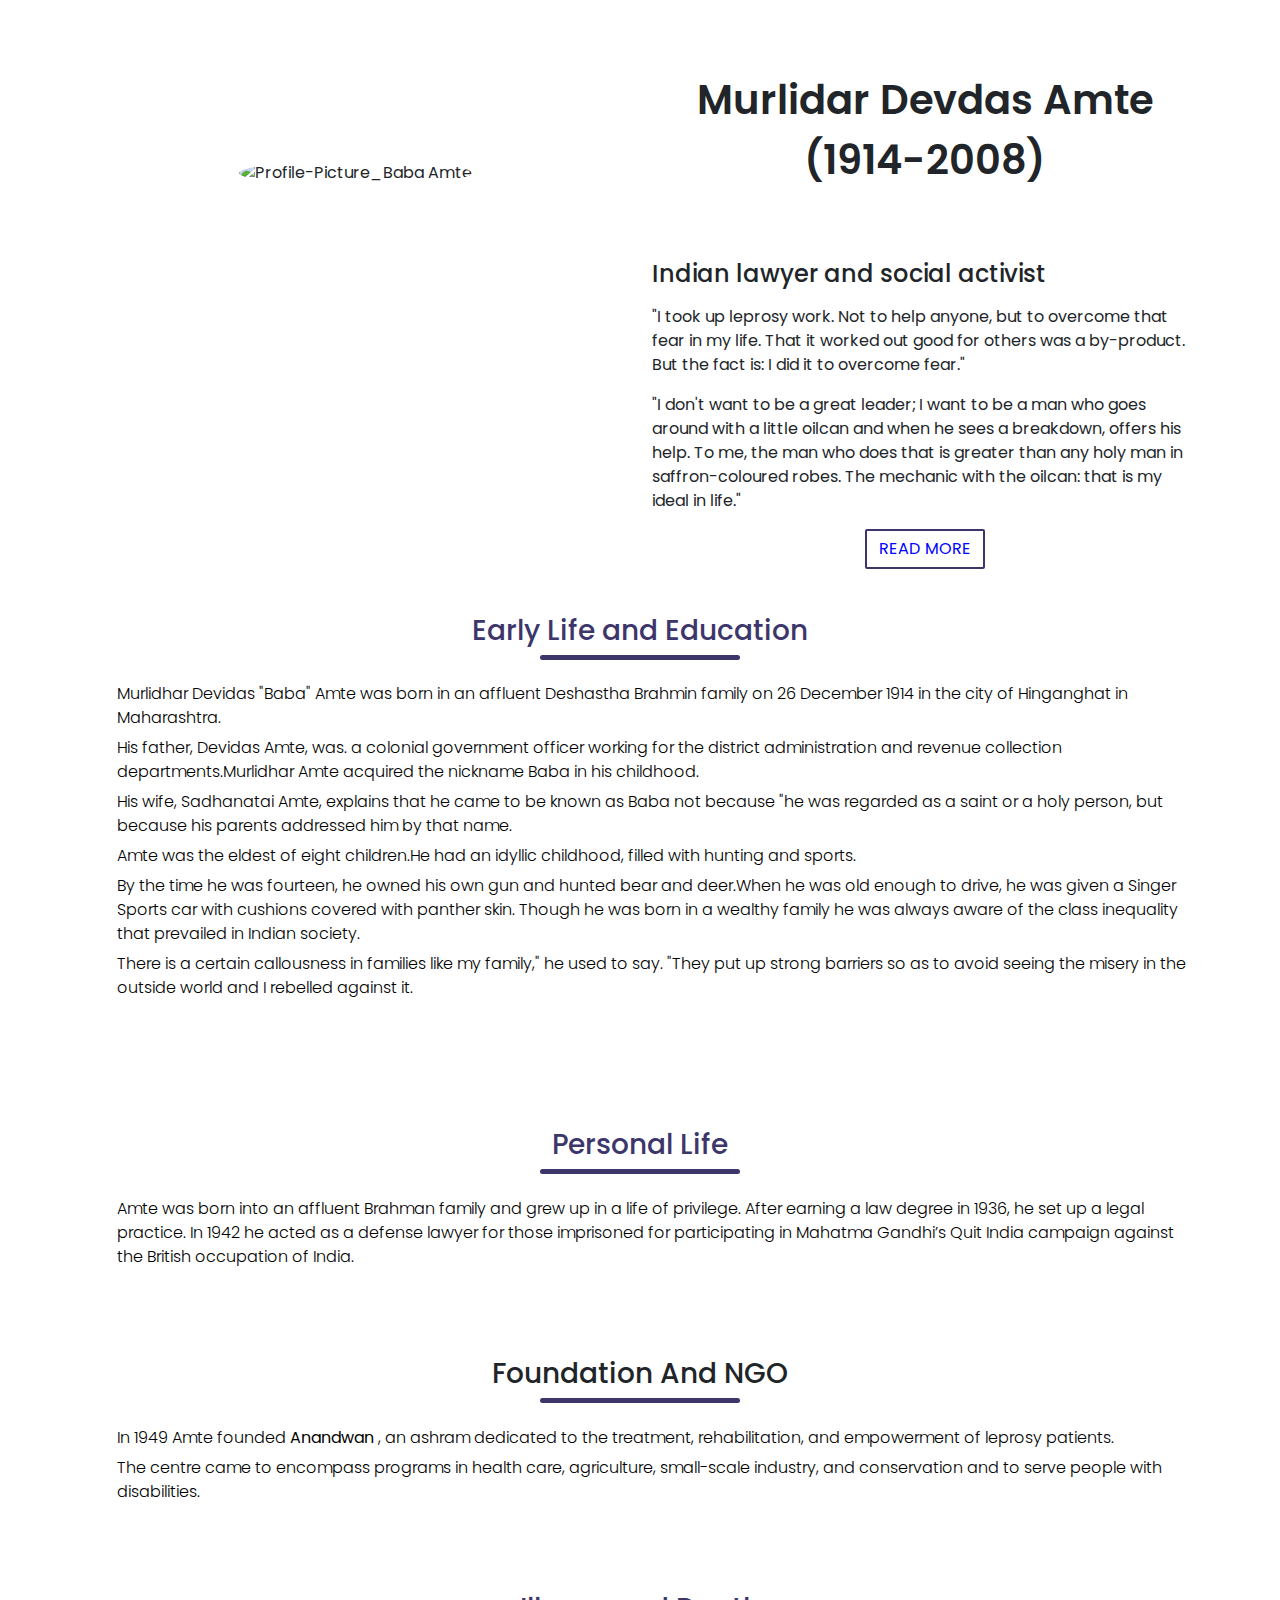
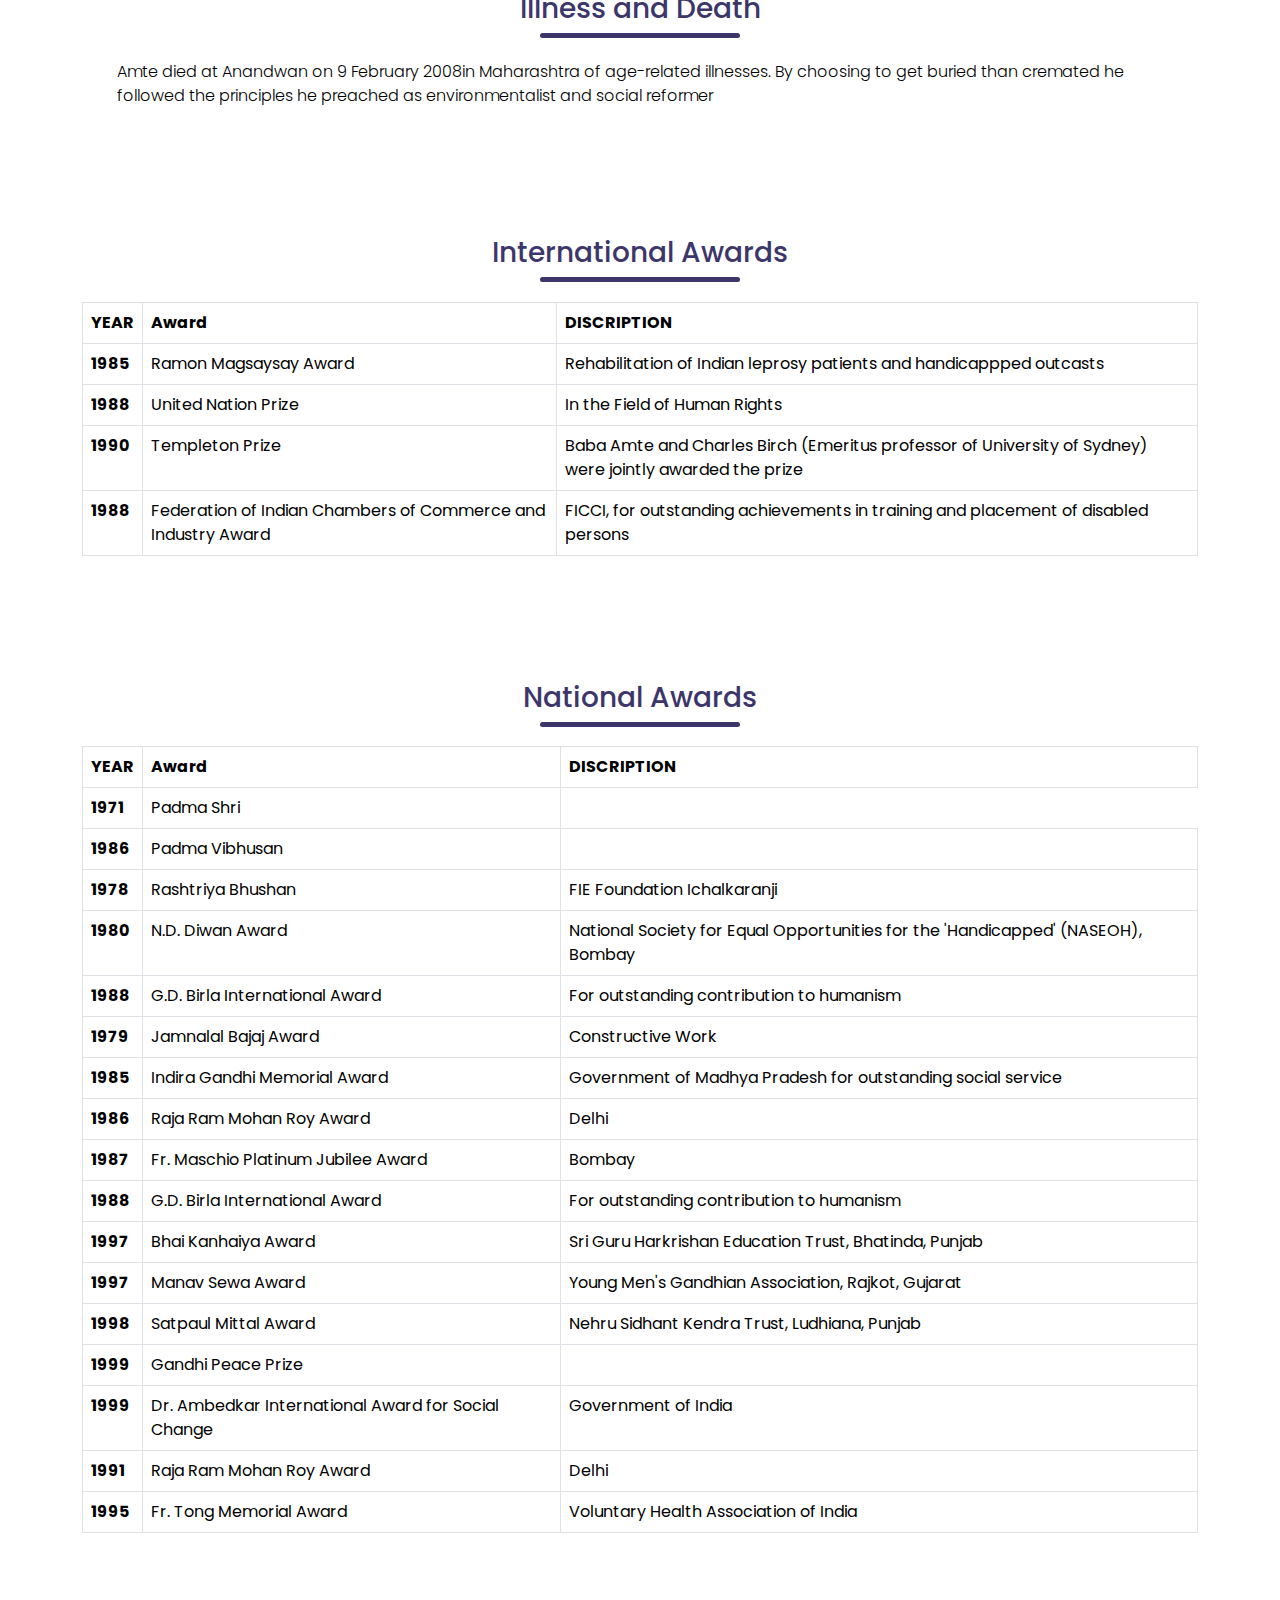
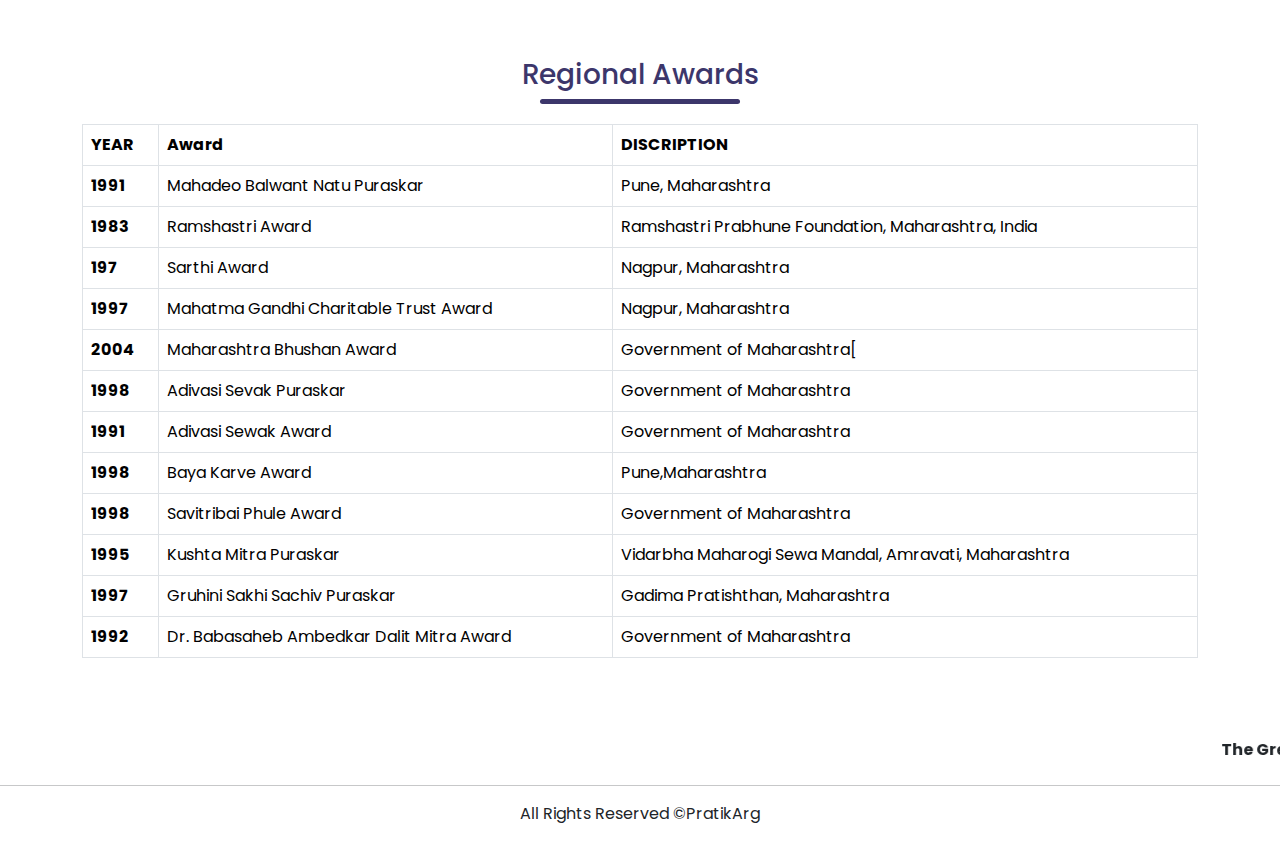
==== task2/index.html @ fe507520 "task2 uploaded successfully" ====
<!DOCTYPE html>
<html lang="en">
<head>
    <meta charset="UTF-8">
    <meta http-equiv="X-UA-Compatible" content="IE=edge">
    <meta name="viewport" content="width=device-width, initial-scale=1.0">
    <title>Tribute Page - Baba Amte</title>
    <link rel="stylesheet" href="style.css">
    <link rel="stylesheet" href="https://cdn.jsdelivr.net/npm/bootstrap@5.3.0-alpha2/dist/css/bootstrap.min.css">
    <style>
        @import url('https://fonts.googleapis.com/css2?family=Poppins&display=swap');
      </style>

</head>
<body>
    <section id="heading">
        <div class="container">
            <div class="row">
                <div class="col-md-6 text-center py-4">
                    <img src="/pictures/baba amte.jpg" alt="Profile-Picture_Baba Amte" width="300px" height="300px">
                </div>
                <div class="col-md-6">
                    <p class="promo-title text-center">
                       Murlidar Devdas Amte  <br>(1914-2008)
                        <br>
                        <p class="promo-title text-center font-weight-bold"><h4>Indian lawyer and social activist</h4></p>
                    </p>
                    <p>"I took up leprosy work. Not to help anyone, but to overcome that fear in my life. That it worked out good for others was a by-product. But the fact is: I did it to overcome fear."</p>

                    <p>"I don't want to be a great leader; I want to be a man who goes around with a little oilcan and when he sees a breakdown, offers his help. To me, the man who does that is greater than any holy man in saffron-coloured robes. The mechanic with the oilcan: that is my ideal in life."</p>
                    
                    <div class="text-center">
                        <a href="https://en.wikipedia.org/wiki/Baba_Amte"  target="_blank" class="btn btn-primary" style="color: blue;">READ MORE</a>
                    </div>
                </div>
            </div>
        </div>
    </section>

    <!-------------------------Life --------------------------->
    <section id="life">
        <div class="container" id="more">
            <h3 class="title text-center font-weight-bold"> Early Life and Education</h3>
            <ul class="py-4">
                <li>Murlidhar Devidas "Baba" Amte was born in an affluent Deshastha Brahmin family on 26 December 1914 in the city of Hinganghat in Maharashtra.</li>
                    <li>His father, Devidas Amte, was. a colonial government officer working for the district administration and revenue collection departments.Murlidhar Amte acquired the nickname Baba in his childhood.</li>
                    <li> His wife, Sadhanatai Amte, explains that he came to be known as Baba not because "he was regarded as a saint or a holy person, but because his parents addressed him by that name.</li>
                    <li>Amte was the eldest of eight children.He had an idyllic childhood, filled with hunting and sports.</li>
                    <li>By the time he was fourteen, he owned his own gun and hunted bear and deer.When he was old enough to drive, he was given a Singer Sports car with cushions covered with panther skin. Though he was born in a wealthy family he was always aware of the class inequality that prevailed in Indian society.</li>
                    <li>There is a certain callousness in families like my family," he used to say. "They put up strong barriers so as to avoid seeing the misery in the outside world and I rebelled against it.</li>
            </ul>
        </div>
    </section>


     <!-------------------------Personal Life--------------------------->
     <section id="life">
        <div class="container" id="more">
            <h3 class="title text-center font-weight-bold">Personal Life</h3>
            <ul class="py-4">
                <li>Amte was born into an affluent Brahman family and grew up in a life of privilege. After earning a law degree in 1936, he set up a legal practice. In 1942 he acted as a defense lawyer for those imprisoned for participating in Mahatma Gandhi’s Quit India campaign against the British occupation of India.</li>
            </ul>
        </div>
    </section>

    <!---------------------------------Foundation and NGO------------------>
    <section>
        <div class="container" id="more">
            <h3 class="title text-center font-weight-bold">Foundation And NGO</h3>
            <ul class="py-4">
                <li>In 1949 Amte founded <strong>  Anandwan</strong> , an ashram dedicated to the treatment, rehabilitation, and empowerment of leprosy patients. </li>
                <li>The centre came to encompass programs in health care, agriculture, small-scale industry, and conservation and to serve people with disabilities.</li>
            </ul>
        </div>
    </section>



     <!-----------------------Illness and Death----------------------------->
     <section id="life">
        <div class="container" id="more">
            <h3 class="title text-center font-weight-bold">Illness and Death</h3>
            <ul class="py-4">
                <li>Amte died at Anandwan on 9 February 2008in Maharashtra of age-related illnesses. By choosing to get buried than cremated he followed the principles he preached as environmentalist and social reformer</li>
            </ul>
        </div>
    </section>


    <!------------------------------Awards---------------------------------------->

    <section id="life">
        <div class="container">
            <h3 class="title text-center font-weight-bold"> International Awards</h3>

            <div class="col-md-12 py-4 table-responsive">
                <table class="table table-bordered">
                    <thead class="thead-dark">
                        <tr>
                            <th  scope="col">YEAR</th>
                            <th  scope="col">Award</th>
                            <th  scope="col">DISCRIPTION</th>
                        </tr>
                    </thead>
                    <tbody>
                        <tr>
                            <th scope="row">1985</td>
                            <td>Ramon Magsaysay Award</td>
                            <td>Rehabilitation of Indian leprosy patients and handicappped outcasts</td>
                        </tr>
                        <tr>
                            <th scope="row">1988</th>
                            <td>United Nation Prize </td>
                            <td>In the Field of Human Rights</td>
                        </tr>
                        <tr>
                            <th scope="row">1990</th>
                            <td>Templeton Prize</td>
                            <td>Baba Amte and Charles Birch (Emeritus professor of University of Sydney) were jointly awarded the prize</td>
                        </tr>
                        <tr>
                            <th scope="row">1988</th>
                            <td>Federation of Indian Chambers of Commerce and Industry Award</td>
                            <td>FICCI, for outstanding achievements in training and placement of disabled persons</td>
                        </tr>  
                    </tbody>
                </table>
            </div>
        </div>
    </section>

    <section id="life">
        <div class="container">
            <h3 class="title text-center font-weight-bold"> National Awards</h3>

            <div class="col-md-12 py-4 table-responsive">
                <table class="table table-bordered">
                    <thead class="thead-dark">
                        <tr>
                            <th  scope="col">YEAR</th>
                            <th  scope="col">Award</th>
                            <th  scope="col">DISCRIPTION</th>
                        </tr>
                    </thead>
                    <tbody>
                        <tr>
                            <th scope="row">1971</th>
                            <td>Padma Shri</td>
                        </tr>
                        <tr>
                            <th scope="row">1986</th>
                            <td>Padma Vibhusan</td>
                            <td></td>
                        </tr>
                        <tr>
                            <th scope="row">1978</th>
                            <td>Rashtriya Bhushan</td>
                            <td>FIE Foundation Ichalkaranji</td>
                        </tr>
                        <tr>
                            <th scope="row">1980</th>
                            <td>N.D. Diwan Award</td>
                            <td>National Society for Equal Opportunities for the 'Handicapped' (NASEOH), Bombay</td>
                        </tr>
                        <tr>
                            <th scope="row">1988</th>
                            <td>G.D. Birla International Award</td>
                            <td> For outstanding contribution to humanism</td>
                        </tr>
                        <tr>
                            <th scope="row">1979</th>
                            <td>Jamnalal Bajaj Award</td>
                            <td>Constructive Work</td>
                        </tr>
                        <tr>
                            <th scope="row">1985</th>
                            <td>Indira Gandhi Memorial Award</td>
                            <td>Government of Madhya Pradesh for outstanding social service</td>
                        </tr>
                        <tr>
                            <th scope="row">1986</th>
                            <td>Raja Ram Mohan Roy Award</td>
                            <td>Delhi</td>
                        </tr>
                        <tr>
                            <th scope="row">1987</th>
                            <td>Fr. Maschio Platinum Jubilee Award</td>
                            <td>Bombay</td>
                        </tr>
                        <tr>
                            <th scope="row">1988</th>
                            <td>G.D. Birla International Award</td>
                            <td> For outstanding contribution to humanism</td>
                        </tr>
                        <tr>
                            <th scope="row">1997</th>
                            <td>Bhai Kanhaiya Award</td>
                            <td>Sri Guru Harkrishan Education Trust, Bhatinda, Punjab</td>
                        </tr>
                        <tr>
                            <th scope="row">1997</th>
                            <td>Manav Sewa Award</td>
                            <td>Young Men's Gandhian Association, Rajkot, Gujarat</td>
                        </tr>
                        <tr>
                            <th scope="row">1998</th>
                            <td>Satpaul Mittal Award</td>
                            <td>Nehru Sidhant Kendra Trust, Ludhiana, Punjab</td>
                        </tr>
                        <tr>
                            <th scope="row">1999</th>
                            <td>Gandhi Peace Prize</td>
                            <td></td>
                        </tr>
                        <tr>
                            <th scope="row">1999</th>
                            <td>Dr. Ambedkar International Award for Social Change</td>
                            <td>Government of India</td>
                        </tr>
                        <tr>
                            <th scope="row">1991</th>
                            <td>Raja Ram Mohan Roy Award</td>
                            <td>Delhi</td>
                        </tr>
                        <tr>
                            <th scope="row">1995</th>
                            <td>Fr. Tong Memorial Award</td>
                            <td>Voluntary Health Association of India</td>
                        </tr>  
                    </tbody>
                    </table>
                    </div>
                    </div>
                    </section>
                

    <section id="life">
        <div class="container">
            <h3 class="title text-center font-weight-bold">Regional Awards</h3>

            <div class="col-md-12 py-4 table-responsive">
                <table class="table table-bordered">
                    <thead class="thead-dark">
                        <tr>
                            <th  scope="col">YEAR</th>
                            <th  scope="col">Award</th>
                            <th  scope="col">DISCRIPTION</th>
                        </tr>
                    </thead>
                    <tbody>
                        <tr>
                            <th scope="row">1991</th>
                            <td>Mahadeo Balwant Natu Puraskar</td>
                            <td>Pune, Maharashtra</td>
                        </tr>
                        <tr>
                            <th scope="row">1983</th>
                            <td>Ramshastri Award</td>
                            <td>Ramshastri Prabhune Foundation, Maharashtra, India</td>
                        </tr>
                        <tr>
                            <th scope="row">197</th>
                            <td>Sarthi Award</td>
                            <td> Nagpur, Maharashtra</td>
                        </tr>
                        <tr>
                            <th scope="row">1997</th>
                            <td>Mahatma Gandhi Charitable Trust Award</td>
                            <td> Nagpur, Maharashtra</td>
                        </tr>
                        <tr>
                            <th scope="row">2004</th>
                            <td>Maharashtra Bhushan Award</td>
                            <td>Government of Maharashtra[</td>
                        </tr>
                        <tr>
                            <th scope="row">1998</th>
                            <td>Adivasi Sevak Puraskar</td>
                            <td>Government of Maharashtra</td>
                        </tr>
                        <tr>
                            <th scope="row">1991</th>
                            <td>Adivasi Sewak Award</td>
                            <td>Government of Maharashtra</td>
                        </tr>
                        <tr>
                            <th scope="row">1998</th>
                            <td>Baya Karve Award</td>
                            <td>Pune,Maharashtra</td>
                        </tr>
                        <tr>
                            <th scope="row">1998</th>
                            <td>Savitribai Phule Award</td>
                            <td>Government of Maharashtra</td>
                        </tr>
                        <tr>
                            <th scope="row">1995</th>
                            <td>Kushta Mitra Puraskar</td>
                            <td>Vidarbha Maharogi Sewa Mandal, Amravati, Maharashtra</td>
                        </tr>
                        <tr>
                            <th scope="row">1997</th>
                            <td>Gruhini Sakhi Sachiv Puraskar</td>
                            <td>Gadima Pratishthan, Maharashtra</td>
                        </tr>
                        <tr>
                            <th scope="row">1992</th>
                            <td>Dr. Babasaheb Ambedkar Dalit Mitra Award</td>
                            <td>Government of Maharashtra</td>
                        </tr>
                    </tbody>
                    </table>
                    </div>
                    </div>
                    </section>

                    


    <marquee  direction="left">
    <strong>The Great Indian Lawyer and Social Activist</strong></marquee>
    <hr>
    <footer>
        <p class="text-center font-weight-bold">All Rights Reserved &copy;PratikArg</p>
    </footer>

</body>
</html>
---- task2/style.css ----
*{
    margin:0;
    padding: 0;

}
body{
    font-family: 'Poppins', sans-serif !important;

}
.col-md-6 img{
    border-radius: 50%;
    margin-top: 25%;
    width: 400px;
    height: 400px;
}
.promo-title{
    font-size: 40px;
    font-weight: 600;
    margin-top: 70px;
}
.btn-primary{
    box-shadow: none !important;
    padding:8px 25px;
    border-radius: 2px !important;
    border: 2px solid #3c366b !important;
    color: #3c366b !;
    background: none !important;
    
    
}

.btn-primary:hover{
    background: #3c366b !important;
    color:#fff !important;
    border: 2px solid #fff !important;
}

#life{
    padding:40px 0;
    color: #3c366b;
}
.title::before{
    content: '';
    background: #3c366b;
    align-items: center;
    justify-content: center;
    height: 5px;
    width: 200px;
    margin-left: auto;
    margin-right: auto;
    display: block;
    border-radius: 50px;
    transform: translateY(46px);
}

ul{
    list-style-type: none;
    font-weight: lighter;
}
ul li{
    padding:3px;
    font-weight: 300;
    color: black;
}
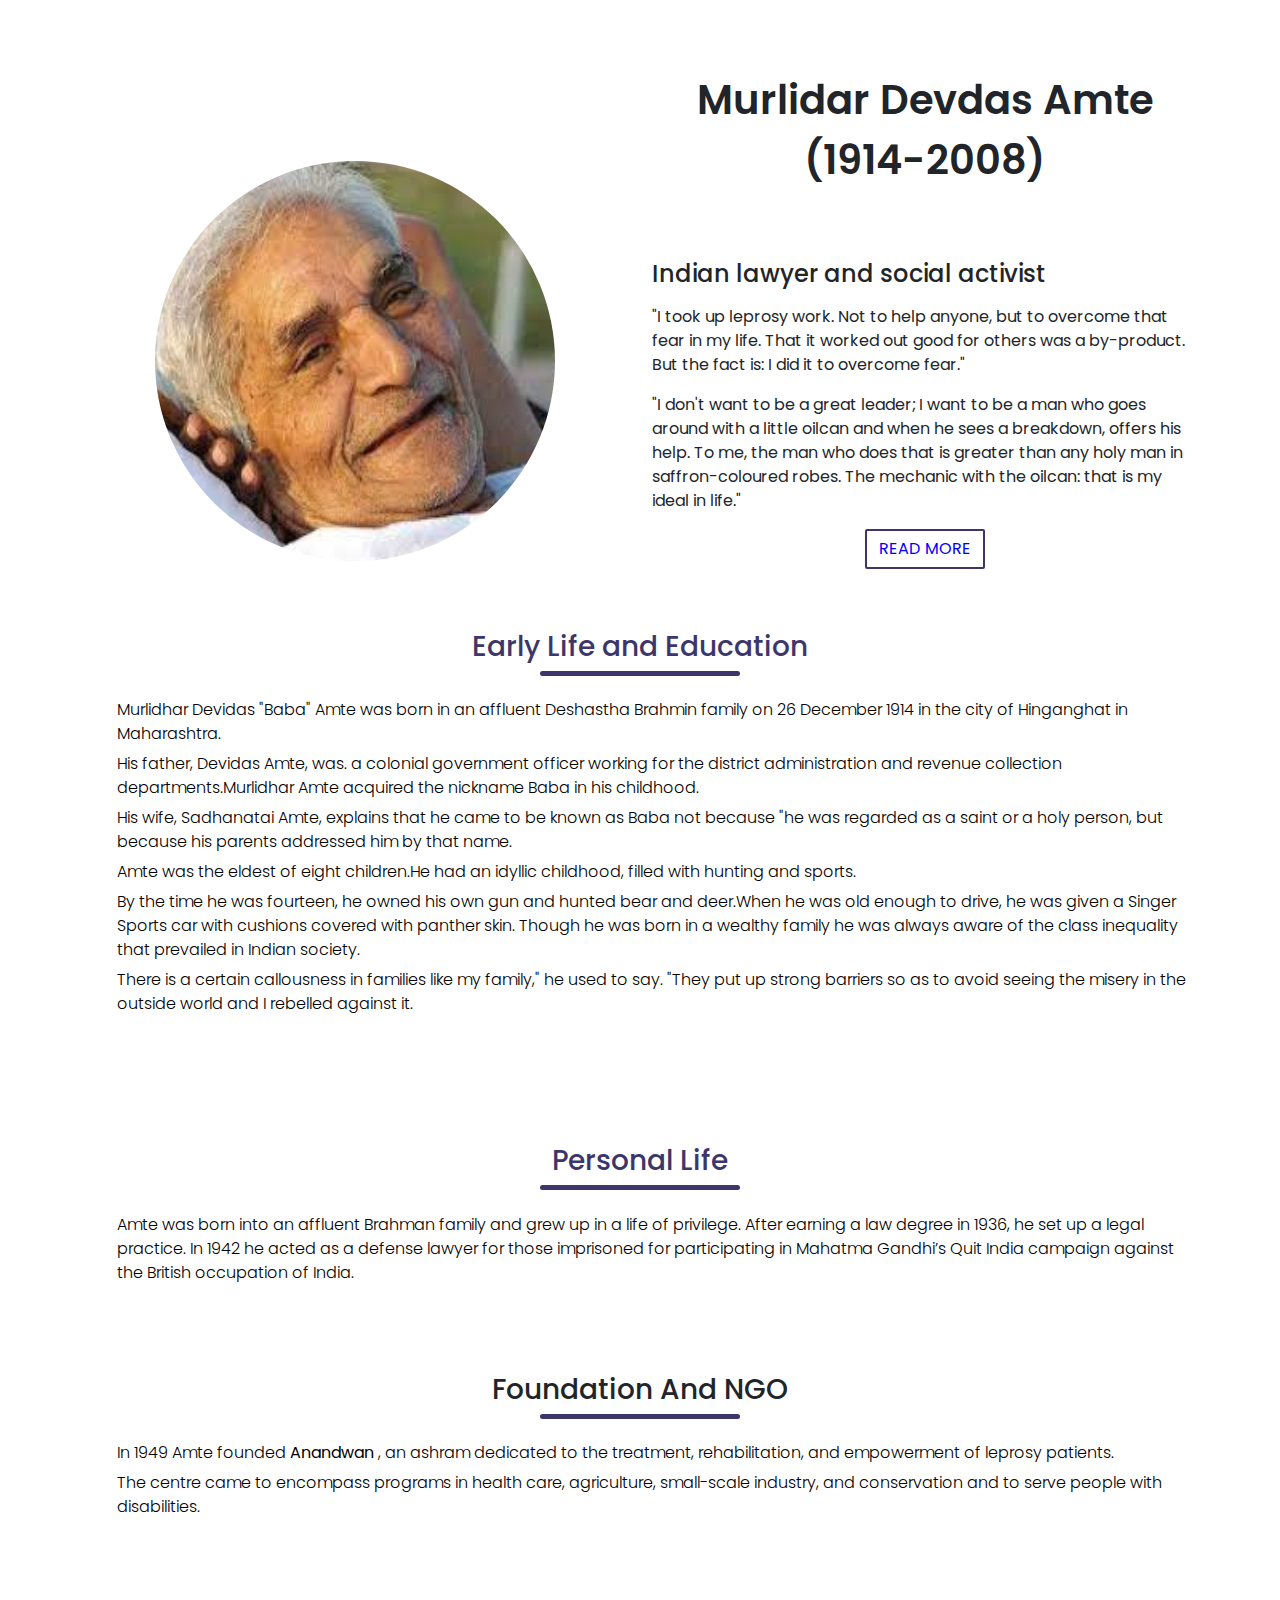
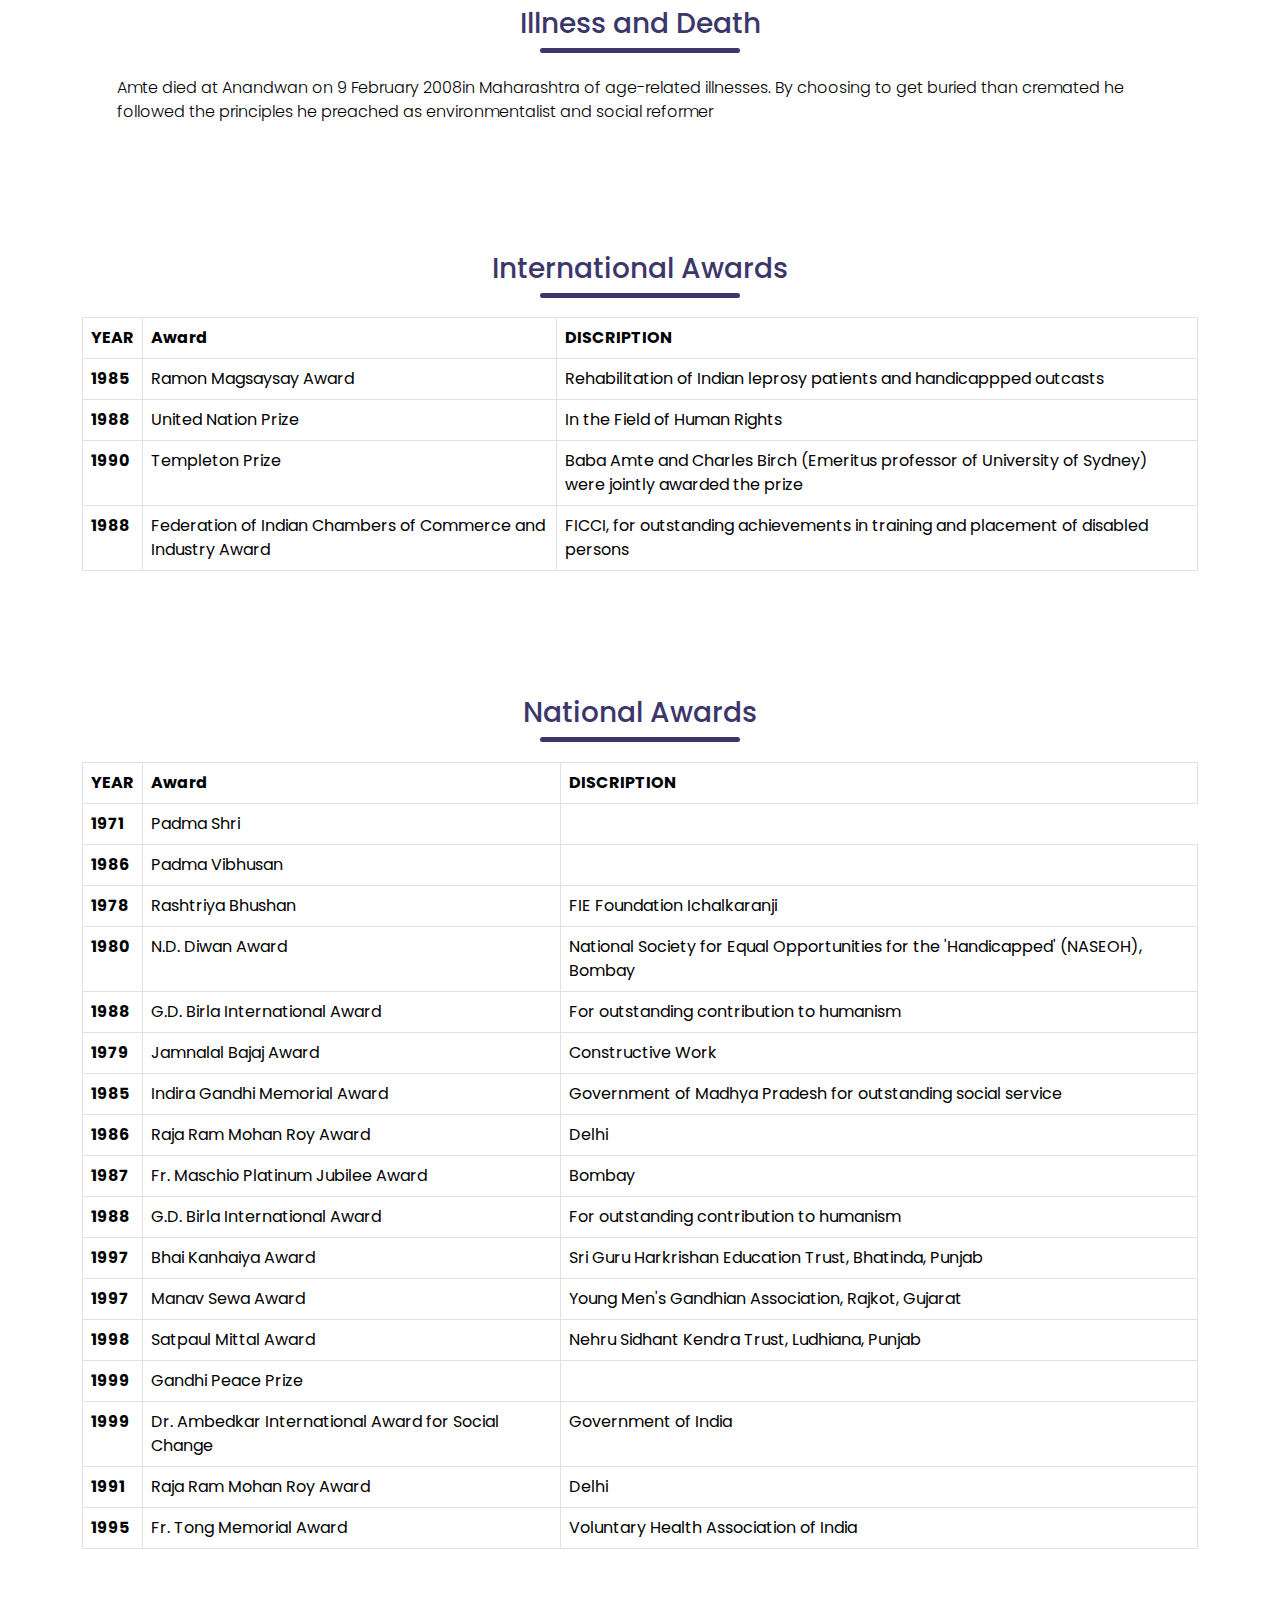
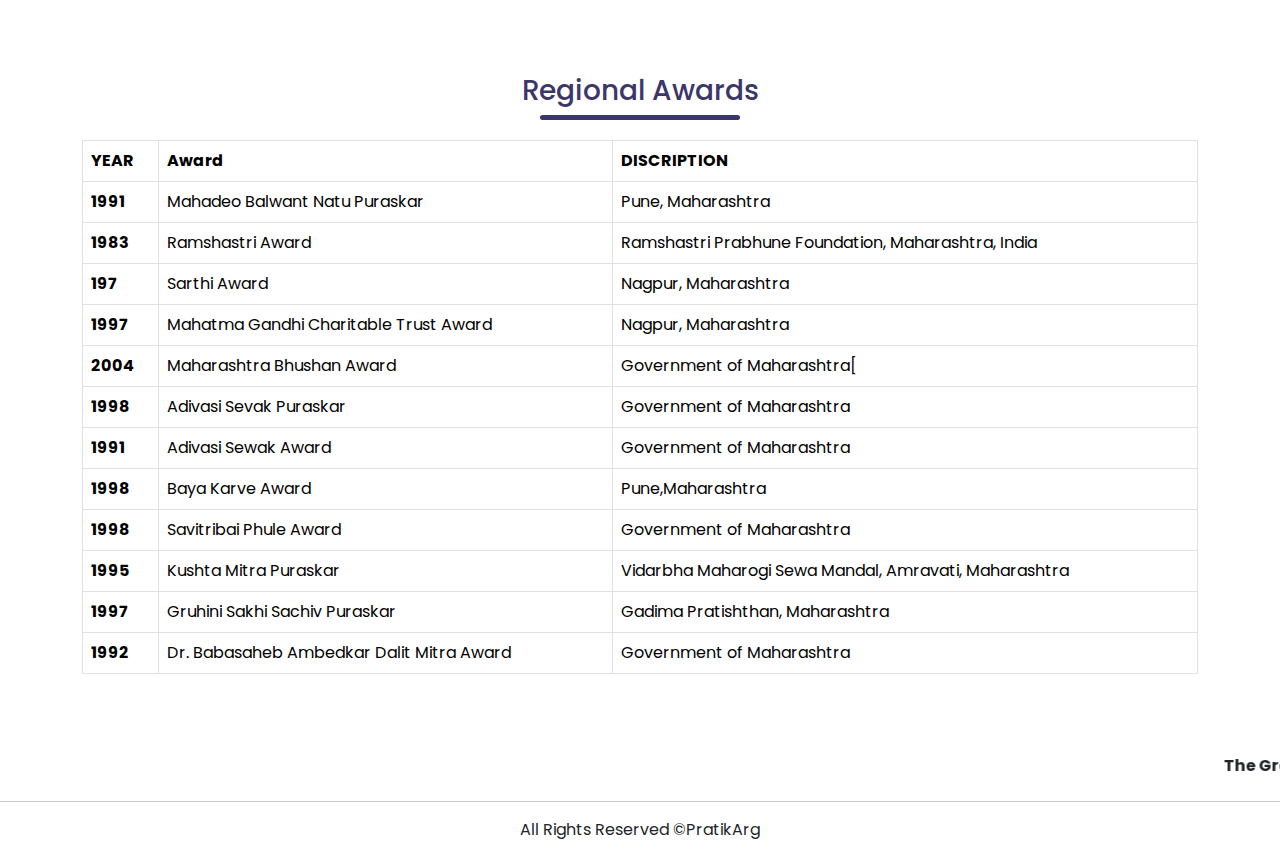
==== commit 3d0893bc: "Add files via upload" ====
--- a/task2/index.html
+++ b/task2/index.html
@@ -17,7 +17,7 @@
         <div class="container">
             <div class="row">
                 <div class="col-md-6 text-center py-4">
-                    <img src="/pictures/baba amte.jpg" alt="Profile-Picture_Baba Amte" width="300px" height="300px">
+                    <img src="/task2/pictures/baba amte.jpg" alt="Profile-Picture_Baba Amte" width="300px" height="300px">
                 </div>
                 <div class="col-md-6">
                     <p class="promo-title text-center">
